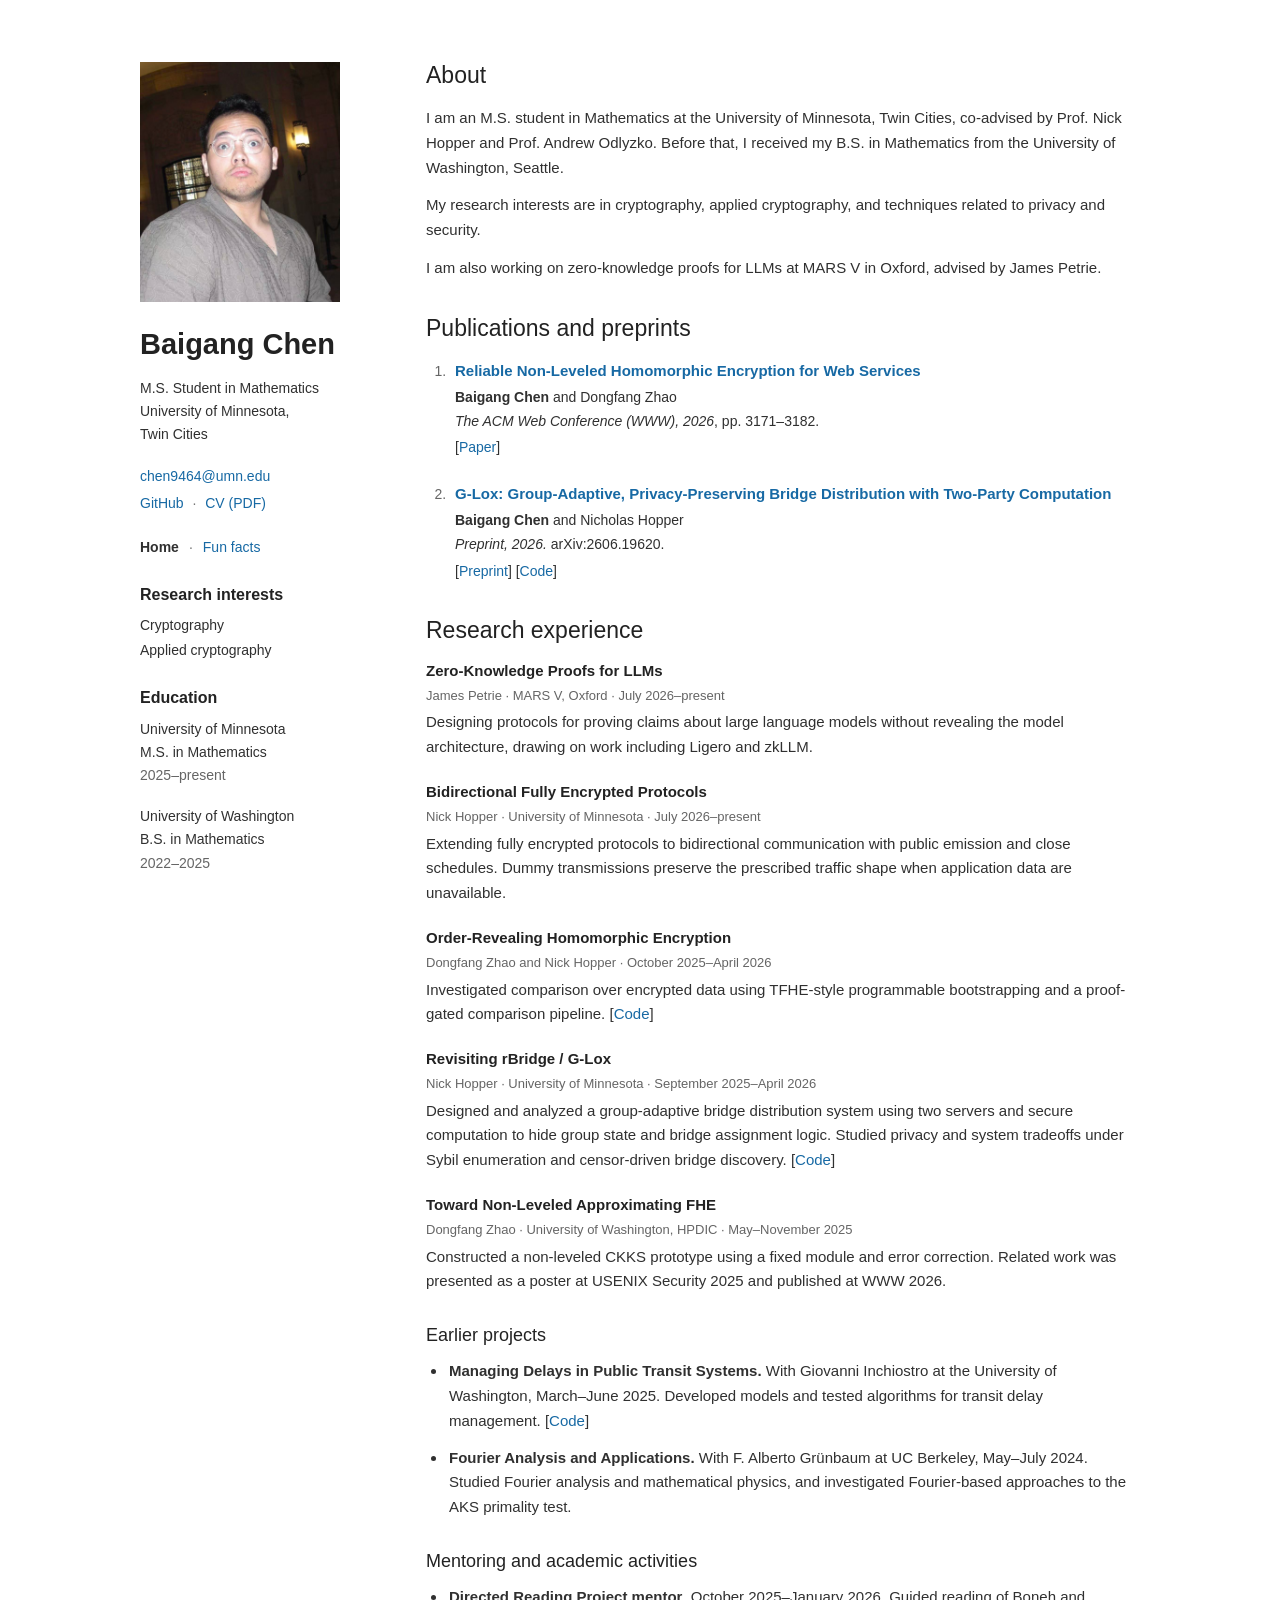
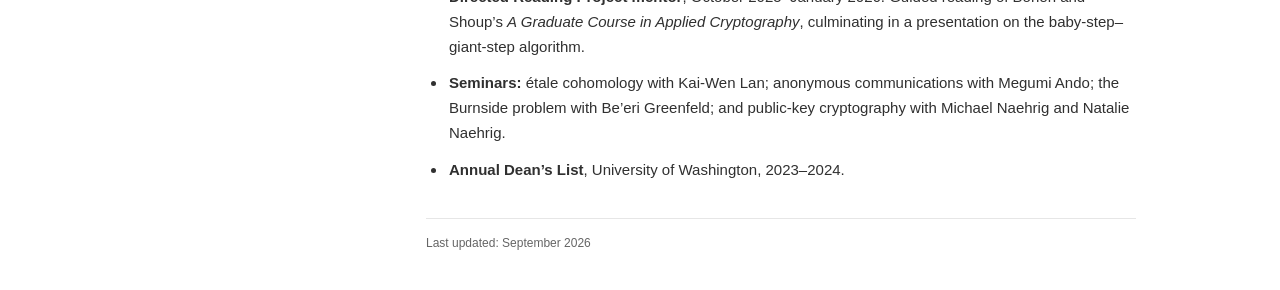
==== index.html @ 22e71ed5 "Add Baigang Chen's academic website, latest CV, and photo gallery" ====
<!doctype html>
<html lang="en">
<head>
  <meta charset="utf-8">
  <meta name="viewport" content="width=device-width, initial-scale=1">
  <meta name="theme-color" content="#ffffff">
  <meta name="description" content="Baigang Chen, M.S. student in Mathematics at the University of Minnesota. Research in cryptography, applied cryptography, and techniques related to privacy and security.">
  <meta property="og:title" content="Baigang Chen">
  <meta property="og:description" content="Mathematics and cryptography at the University of Minnesota. Publications, research, and academic background.">
  <meta property="og:type" content="website">
  <meta property="og:url" content="https://baigang0000.github.io/website_baigang/">
  <title>Baigang Chen</title>
  <link rel="icon" href="./favicon.svg" type="image/svg+xml">
  <link rel="stylesheet" href="./styles.css">
</head>
<body>
  <a class="skip-link" href="#main">Skip to content</a>
  <div class="page">
    <aside class="profile" aria-label="Profile and contact information">
      <div class="portrait-frame"><img class="portrait" src="./portrait.jpg" alt="Baigang Chen" width="1368" height="1824"></div>
      <h1>Baigang Chen</h1>
      <p class="affiliation">M.S. Student in Mathematics<br>University of Minnesota,<br>Twin Cities</p>
      <p class="contact"><a href="mailto:chen9464@umn.edu">chen9464@umn.edu</a><br><a href="https://github.com/Baigang0000">GitHub</a> <span aria-hidden="true">·</span> <a href="./Baigang_Chen_CV.pdf?v=ea0621231372">CV (PDF)</a></p>

      <nav class="page-nav" aria-label="Site navigation"><a href="./" aria-current="page">Home</a><span aria-hidden="true">·</span><a href="./fun-facts.html">Fun facts</a></nav>

      <h2>Research interests</h2>
      <ul class="sidebar-list">
        <li>Cryptography</li>
        <li>Applied cryptography</li>
      </ul>

      <h2>Education</h2>
      <div class="education">
        <p><strong>University of Minnesota</strong><br>M.S. in Mathematics<br><span class="muted">2025–present</span></p>
        <p><strong>University of Washington</strong><br>B.S. in Mathematics<br><span class="muted">2022–2025</span></p>
      </div>
    </aside>

    <main id="main">
      <section id="about" aria-labelledby="about-title">
        <h2 id="about-title">About</h2>
        <p>I am an M.S. student in Mathematics at the University of Minnesota, Twin Cities, co-advised by Prof. Nick Hopper and Prof. Andrew Odlyzko. Before that, I received my B.S. in Mathematics from the University of Washington, Seattle.</p>
        <p>My research interests are in cryptography, applied cryptography, and techniques related to privacy and security.</p>
        <p>I am also working on zero-knowledge proofs for LLMs at MARS V in Oxford, advised by James Petrie.</p>
      </section>

      <section id="publications" aria-labelledby="publications-title">
        <h2 id="publications-title">Publications and preprints</h2>
        <ol class="publications">
          <li>
            <h3><a href="https://doi.org/10.1145/3774904.3792476">Reliable Non-Leveled Homomorphic Encryption for Web Services</a></h3>
            <p><strong>Baigang Chen</strong> and Dongfang Zhao</p>
            <p><em>The ACM Web Conference (WWW), 2026</em>, pp. 3171–3182.</p>
            <p class="paper-links">[<a href="https://doi.org/10.1145/3774904.3792476">Paper</a>]</p>
          </li>
          <li>
            <h3><a href="https://arxiv.org/abs/2606.19620">G-Lox: Group-Adaptive, Privacy-Preserving Bridge Distribution with Two-Party Computation</a></h3>
            <p><strong>Baigang Chen</strong> and Nicholas Hopper</p>
            <p><em>Preprint, 2026.</em> arXiv:2606.19620.</p>
            <p class="paper-links">[<a href="https://arxiv.org/abs/2606.19620">Preprint</a>] [<a href="https://github.com/Baigang0000/G-lox">Code</a>]</p>
          </li>
        </ol>
      </section>

      <section id="research" aria-labelledby="research-title">
        <h2 id="research-title">Research experience</h2>
        <div class="research-item">
          <h3>Zero-Knowledge Proofs for LLMs</h3>
          <p class="meta">James Petrie · MARS V, Oxford · July 2026–present</p>
          <p>Designing protocols for proving claims about large language models without revealing the model architecture, drawing on work including Ligero and zkLLM.</p>
        </div>
        <div class="research-item">
          <h3>Bidirectional Fully Encrypted Protocols</h3>
          <p class="meta">Nick Hopper · University of Minnesota · July 2026–present</p>
          <p>Extending fully encrypted protocols to bidirectional communication with public emission and close schedules. Dummy transmissions preserve the prescribed traffic shape when application data are unavailable.</p>
        </div>
        <div class="research-item">
          <h3>Order-Revealing Homomorphic Encryption</h3>
          <p class="meta">Dongfang Zhao and Nick Hopper · October 2025–April 2026</p>
          <p>Investigated comparison over encrypted data using TFHE-style programmable bootstrapping and a proof-gated comparison pipeline. [<a href="https://github.com/Baigang0000/Order_reveal_FHE">Code</a>]</p>
        </div>
        <div class="research-item">
          <h3>Revisiting rBridge / G-Lox</h3>
          <p class="meta">Nick Hopper · University of Minnesota · September 2025–April 2026</p>
          <p>Designed and analyzed a group-adaptive bridge distribution system using two servers and secure computation to hide group state and bridge assignment logic. Studied privacy and system tradeoffs under Sybil enumeration and censor-driven bridge discovery. [<a href="https://github.com/Baigang0000/G-lox">Code</a>]</p>
        </div>
        <div class="research-item">
          <h3>Toward Non-Leveled Approximating FHE</h3>
          <p class="meta">Dongfang Zhao · University of Washington, HPDIC · May–November 2025</p>
          <p>Constructed a non-leveled CKKS prototype using a fixed module and error correction. Related work was presented as a poster at USENIX Security 2025 and published at WWW 2026.</p>
        </div>

        <h3 class="subheading">Earlier projects</h3>
        <ul class="activities">
          <li><strong>Managing Delays in Public Transit Systems.</strong> With Giovanni Inchiostro at the University of Washington, March–June 2025. Developed models and tested algorithms for transit delay management. [<a href="https://github.com/Inc-G/Public-transportation">Code</a>]</li>
          <li><strong>Fourier Analysis and Applications.</strong> With F. Alberto Grünbaum at UC Berkeley, May–July 2024. Studied Fourier analysis and mathematical physics, and investigated Fourier-based approaches to the AKS primality test.</li>
        </ul>

        <h3 class="subheading">Mentoring and academic activities</h3>
        <ul class="activities">
          <li><strong>Directed Reading Project mentor</strong>, October 2025–January 2026. Guided reading of Boneh and Shoup’s <em>A Graduate Course in Applied Cryptography</em>, culminating in a presentation on the baby-step–giant-step algorithm.</li>
          <li><strong>Seminars:</strong> étale cohomology with Kai-Wen Lan; anonymous communications with Megumi Ando; the Burnside problem with Be’eri Greenfeld; and public-key cryptography with Michael Naehrig and Natalie Naehrig.</li>
          <li><strong>Annual Dean’s List</strong>, University of Washington, 2023–2024.</li>
        </ul>
      </section>
      <footer>Last updated: September 2026</footer>
    </main>
  </div>
</body>
</html>
---- styles.css ----
:root { color-scheme: light; --text: #303030; --muted: #656565; --link: #1769a4; }
* { box-sizing: border-box; }
body { margin: 0; background: #fff; color: var(--text); font-family: Arial, Helvetica, sans-serif; font-size: 15px; line-height: 1.65; }
a { color: var(--link); text-decoration: none; }
a:hover { text-decoration: underline; }
a:focus-visible { outline: 2px solid var(--link); outline-offset: 3px; }
p { margin: 0 0 13px; }
h1, h2, h3 { color: #222; line-height: 1.35; }
.page { display: grid; grid-template-columns: 220px minmax(0, 710px); gap: 66px; width: min(1000px, calc(100% - 80px)); margin: 60px auto 36px; }
.profile { font-size: 14px; padding-top: 2px; }
.profile h1 { margin: 0 0 13px; font-size: 29px; font-weight: 600; }
.affiliation { line-height: 1.65; margin-bottom: 17px; }
.contact { line-height: 1.9; margin-bottom: 29px; }
.contact span { padding: 0 5px; color: #777; }
.page-nav { display: flex; align-items: center; flex-wrap: wrap; gap: 10px; margin: -10px 0 25px; }
.page-nav span { color: #777; }
.page-nav [aria-current="page"] { color: var(--text); font-weight: 600; }
.profile h2 { font-size: 16px; font-weight: 600; margin: 25px 0 9px; }
.sidebar-list { list-style: none; padding: 0; margin: 0; }
.sidebar-list li { margin: 2px 0; }
.education p { margin-bottom: 18px; }
.education strong { font-weight: 500; }
.muted { color: var(--muted); }
.portrait-frame { width: 200px; height: 240px; overflow: hidden; margin-bottom: 23px; }
.portrait { display: block; width: 100%; height: 100%; object-fit: cover; object-position: 50% 40%; transform: scale(1.6); transform-origin: 50% 40%; }
section { margin-bottom: 32px; scroll-margin-top: 25px; }
section > h2 { font-size: 23px; font-weight: 500; margin: 0 0 15px; }
.publications { margin: 0; padding-left: 24px; }
.publications li { padding-left: 5px; margin-bottom: 23px; }
.publications li::marker { color: #666; font-size: 14px; }
.publications h3 { font-size: 15px; font-weight: 600; margin: 0 0 4px; line-height: 1.55; }
.publications p { font-size: 14px; margin: 1px 0; line-height: 1.65; }
.publications strong { font-weight: 600; }
.paper-links { padding-top: 2px; }
.research-item { margin-bottom: 22px; }
.research-item h3 { font-size: 15px; font-weight: 600; margin: 0 0 3px; }
.research-item p { margin: 4px 0; }
.research-item .meta { color: var(--muted); font-size: 13px; }
.subheading { font-size: 18px; font-weight: 500; margin: 29px 0 12px; }
.activities { padding-left: 21px; margin: 0; }
.activities li { padding-left: 2px; margin-bottom: 12px; }
.activities strong { font-weight: 600; }
footer { border-top: 1px solid #e6e6e6; margin-top: 36px; padding-top: 15px; color: var(--muted); font-size: 12px; }
.skip-link { position: absolute; left: 15px; top: -60px; padding: 8px 14px; background: white; border: 1px solid var(--link); }
.skip-link:focus { top: 10px; }
.photo-grid { display: grid; grid-template-columns: repeat(2, minmax(0, 1fr)); align-items: start; gap: 20px; }
.photo-grid figure { margin: 0; min-width: 0; }
.photo-grid a { display: block; }
.photo-grid img { display: block; width: 100%; height: auto; }
.photo-note { color: var(--muted); font-size: 13px; }
.fun-facts-title { font-size: 23px; font-weight: 500; margin: 0 0 15px; }
.fun-facts-page .profile-name { margin: 0 0 13px; font-size: 29px; font-weight: 600; line-height: 1.35; color: #222; }
@media (max-width: 900px) {
  .page { grid-template-columns: 200px minmax(0, 1fr); gap: 40px; width: calc(100% - 60px); margin-top: 45px; }
  .profile h1 { font-size: 26px; }
  .fun-facts-page .profile-name { font-size: 26px; }
}
@media (max-width: 680px) {
  .page { display: block; width: calc(100% - 40px); max-width: 520px; margin-top: 30px; }
  .profile { padding: 0 0 25px; margin-bottom: 29px; border-bottom: 1px solid #e6e6e6; }
  .profile h1 { font-size: 29px; }
  .profile h2 { margin-top: 22px; }
  .contact { margin-bottom: 0; }
  .page-nav { margin: 12px 0 0; }
  .education { display: flex; gap: 23px; flex-wrap: wrap; }
  .education p { margin-bottom: 0; }
  section > h2 { font-size: 22px; }
  .publications { padding-left: 21px; }
  .publications li { padding-left: 3px; }
  .portrait-frame { width: 180px; height: 215px; }
  .fun-facts-page .profile-name { font-size: 29px; }
  .fun-facts-page .profile { display: grid; grid-template-columns: 100px minmax(0, 1fr); column-gap: 20px; }
  .fun-facts-page .portrait-frame { grid-column: 1; grid-row: 1 / span 4; width: 100px; height: 120px; margin: 0; }
  .fun-facts-page .profile-name, .fun-facts-page .affiliation, .fun-facts-page .contact, .fun-facts-page .page-nav { grid-column: 2; }
  .fun-facts-page .profile h2, .fun-facts-page .sidebar-list, .fun-facts-page .education { display: none; }
}
@media (max-width: 420px) {
  .photo-grid { grid-template-columns: 1fr; gap: 16px; }
  .fun-facts-page .profile-name { font-size: 24px; }
  .fun-facts-page .profile { grid-template-columns: 80px minmax(0, 1fr); column-gap: 15px; }
  .fun-facts-page .portrait-frame { width: 80px; height: 100px; }
}
@media print {
  .page { width: 100%; margin: 0; grid-template-columns: 180px minmax(0, 1fr); gap: 30px; }
  body { font-size: 10pt; }
  a { color: inherit; }
  .publications li, .research-item { break-inside: avoid; }
  footer, .skip-link { display: none; }
}
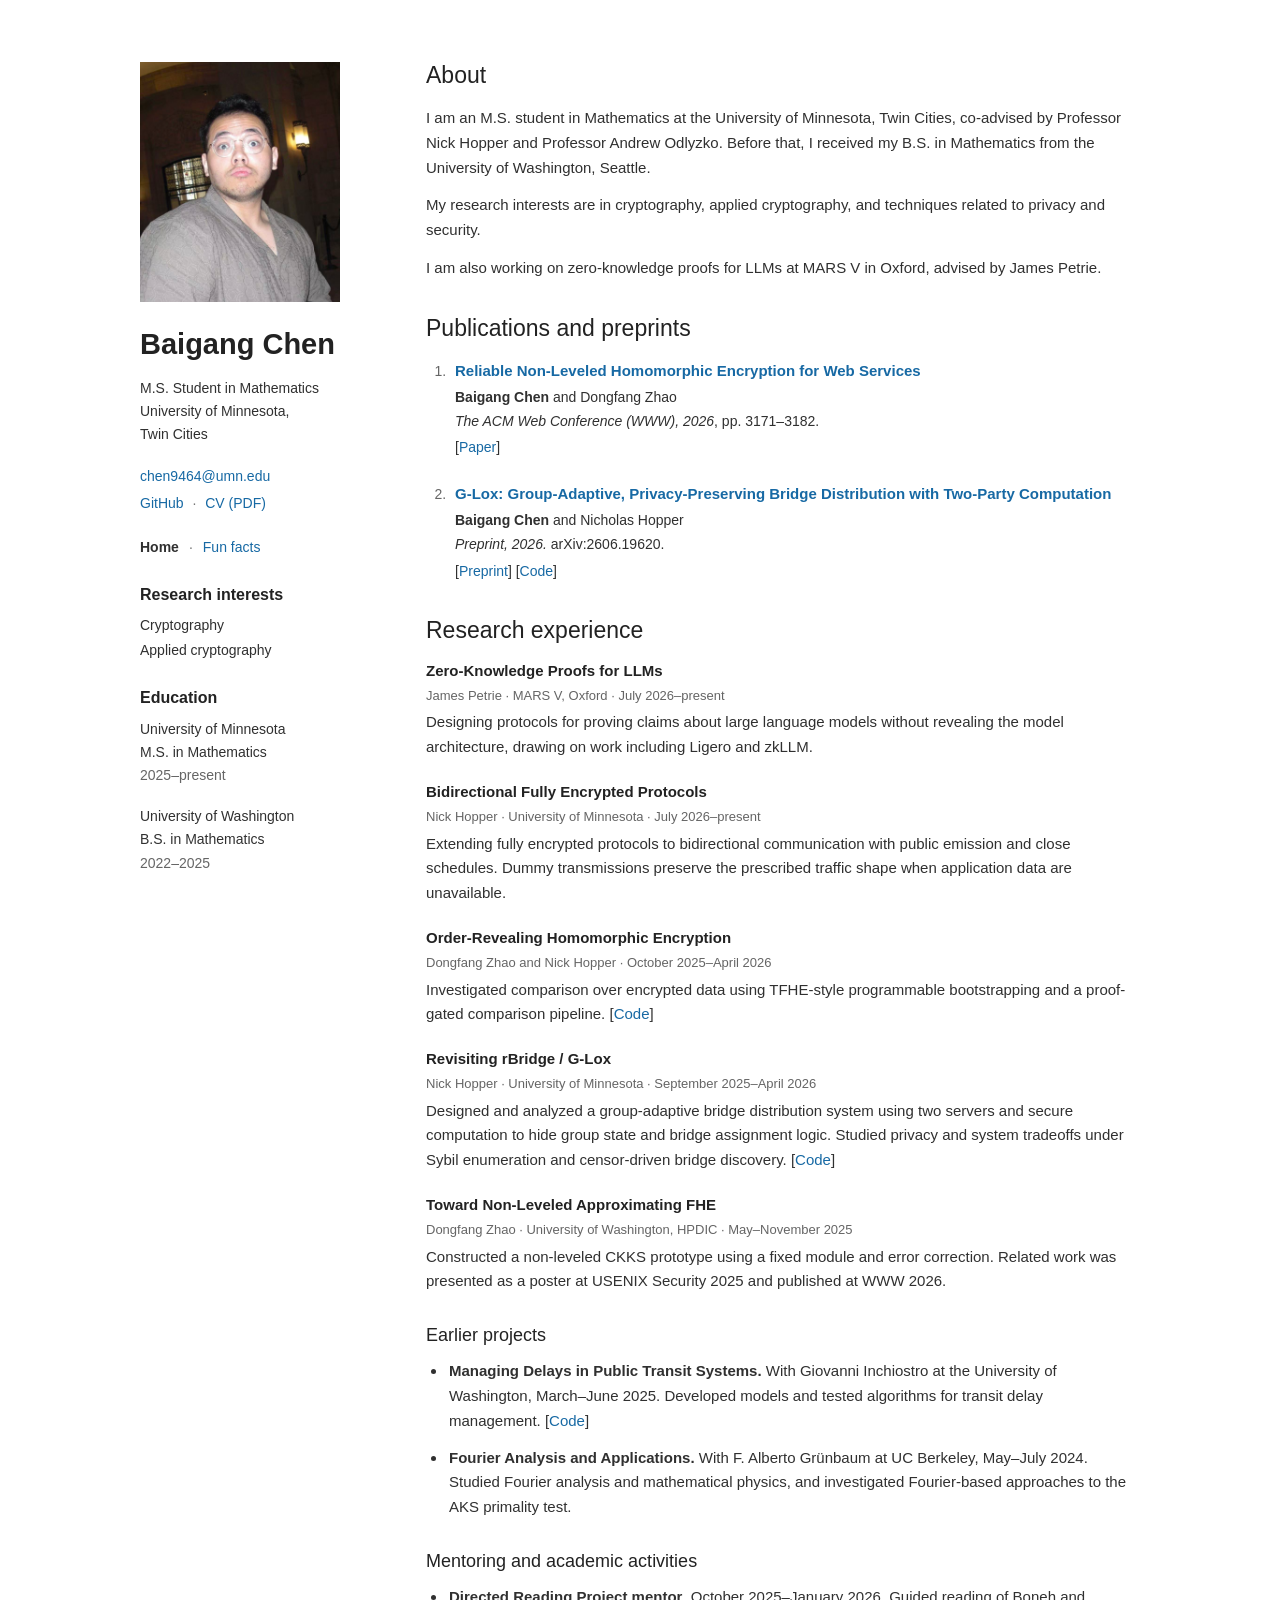
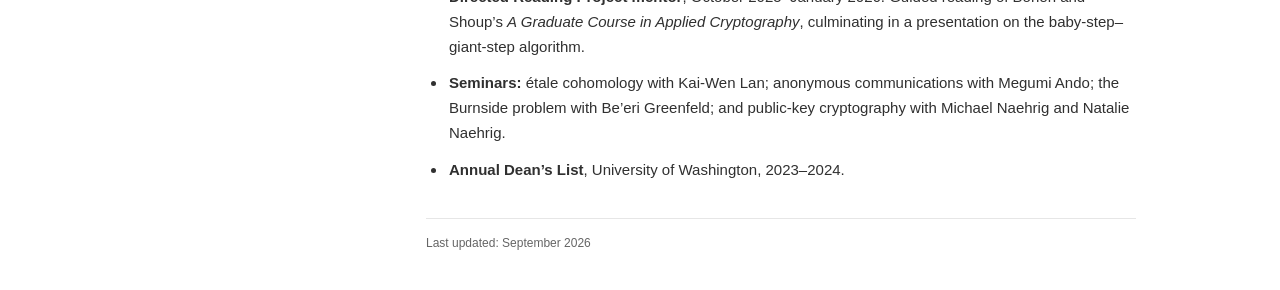
==== commit df1d7e99: "Spell out Professor in advisor titles" ====
--- a/index.html
+++ b/index.html
@@ -40,7 +40,7 @@
     <main id="main">
       <section id="about" aria-labelledby="about-title">
         <h2 id="about-title">About</h2>
-        <p>I am an M.S. student in Mathematics at the University of Minnesota, Twin Cities, co-advised by Prof. Nick Hopper and Prof. Andrew Odlyzko. Before that, I received my B.S. in Mathematics from the University of Washington, Seattle.</p>
+        <p>I am an M.S. student in Mathematics at the University of Minnesota, Twin Cities, co-advised by Professor Nick Hopper and Professor Andrew Odlyzko. Before that, I received my B.S. in Mathematics from the University of Washington, Seattle.</p>
         <p>My research interests are in cryptography, applied cryptography, and techniques related to privacy and security.</p>
         <p>I am also working on zero-knowledge proofs for LLMs at MARS V in Oxford, advised by James Petrie.</p>
       </section>
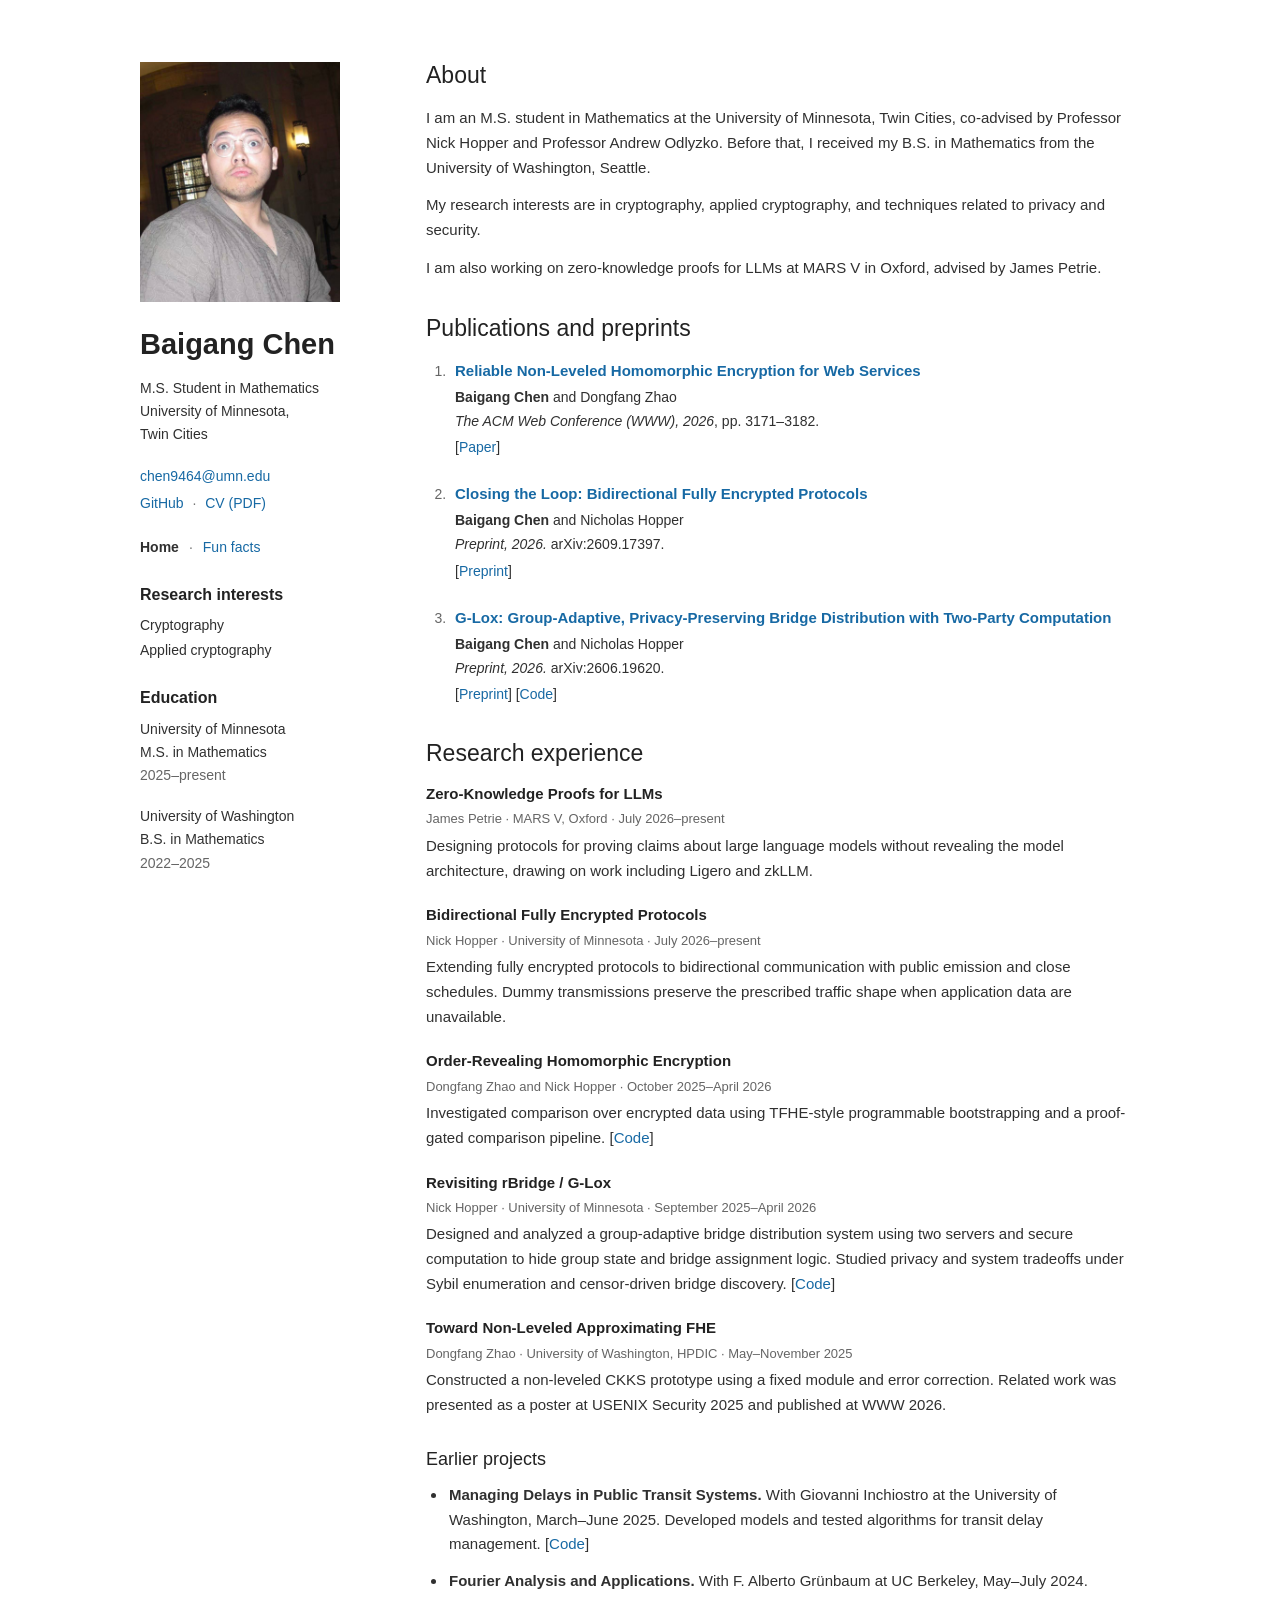
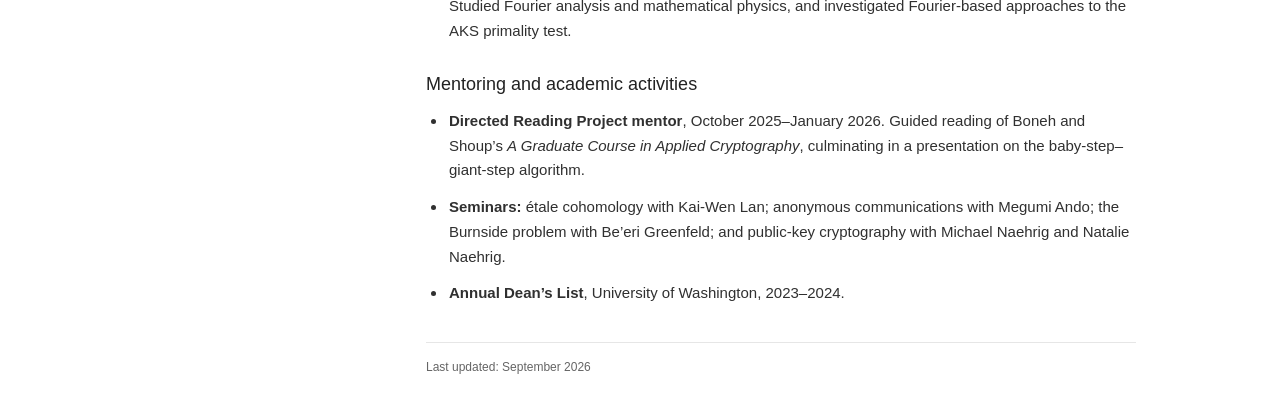
==== commit 51a8b031: "Add Closing the Loop preprint to publications" ====
--- a/index.html
+++ b/index.html
@@ -55,6 +55,12 @@
             <p class="paper-links">[<a href="https://doi.org/10.1145/3774904.3792476">Paper</a>]</p>
           </li>
           <li>
+            <h3><a href="https://arxiv.org/abs/2609.17397">Closing the Loop: Bidirectional Fully Encrypted Protocols</a></h3>
+            <p><strong>Baigang Chen</strong> and Nicholas Hopper</p>
+            <p><em>Preprint, 2026.</em> arXiv:2609.17397.</p>
+            <p class="paper-links">[<a href="https://arxiv.org/abs/2609.17397">Preprint</a>]</p>
+          </li>
+          <li>
             <h3><a href="https://arxiv.org/abs/2606.19620">G-Lox: Group-Adaptive, Privacy-Preserving Bridge Distribution with Two-Party Computation</a></h3>
             <p><strong>Baigang Chen</strong> and Nicholas Hopper</p>
             <p><em>Preprint, 2026.</em> arXiv:2606.19620.</p>
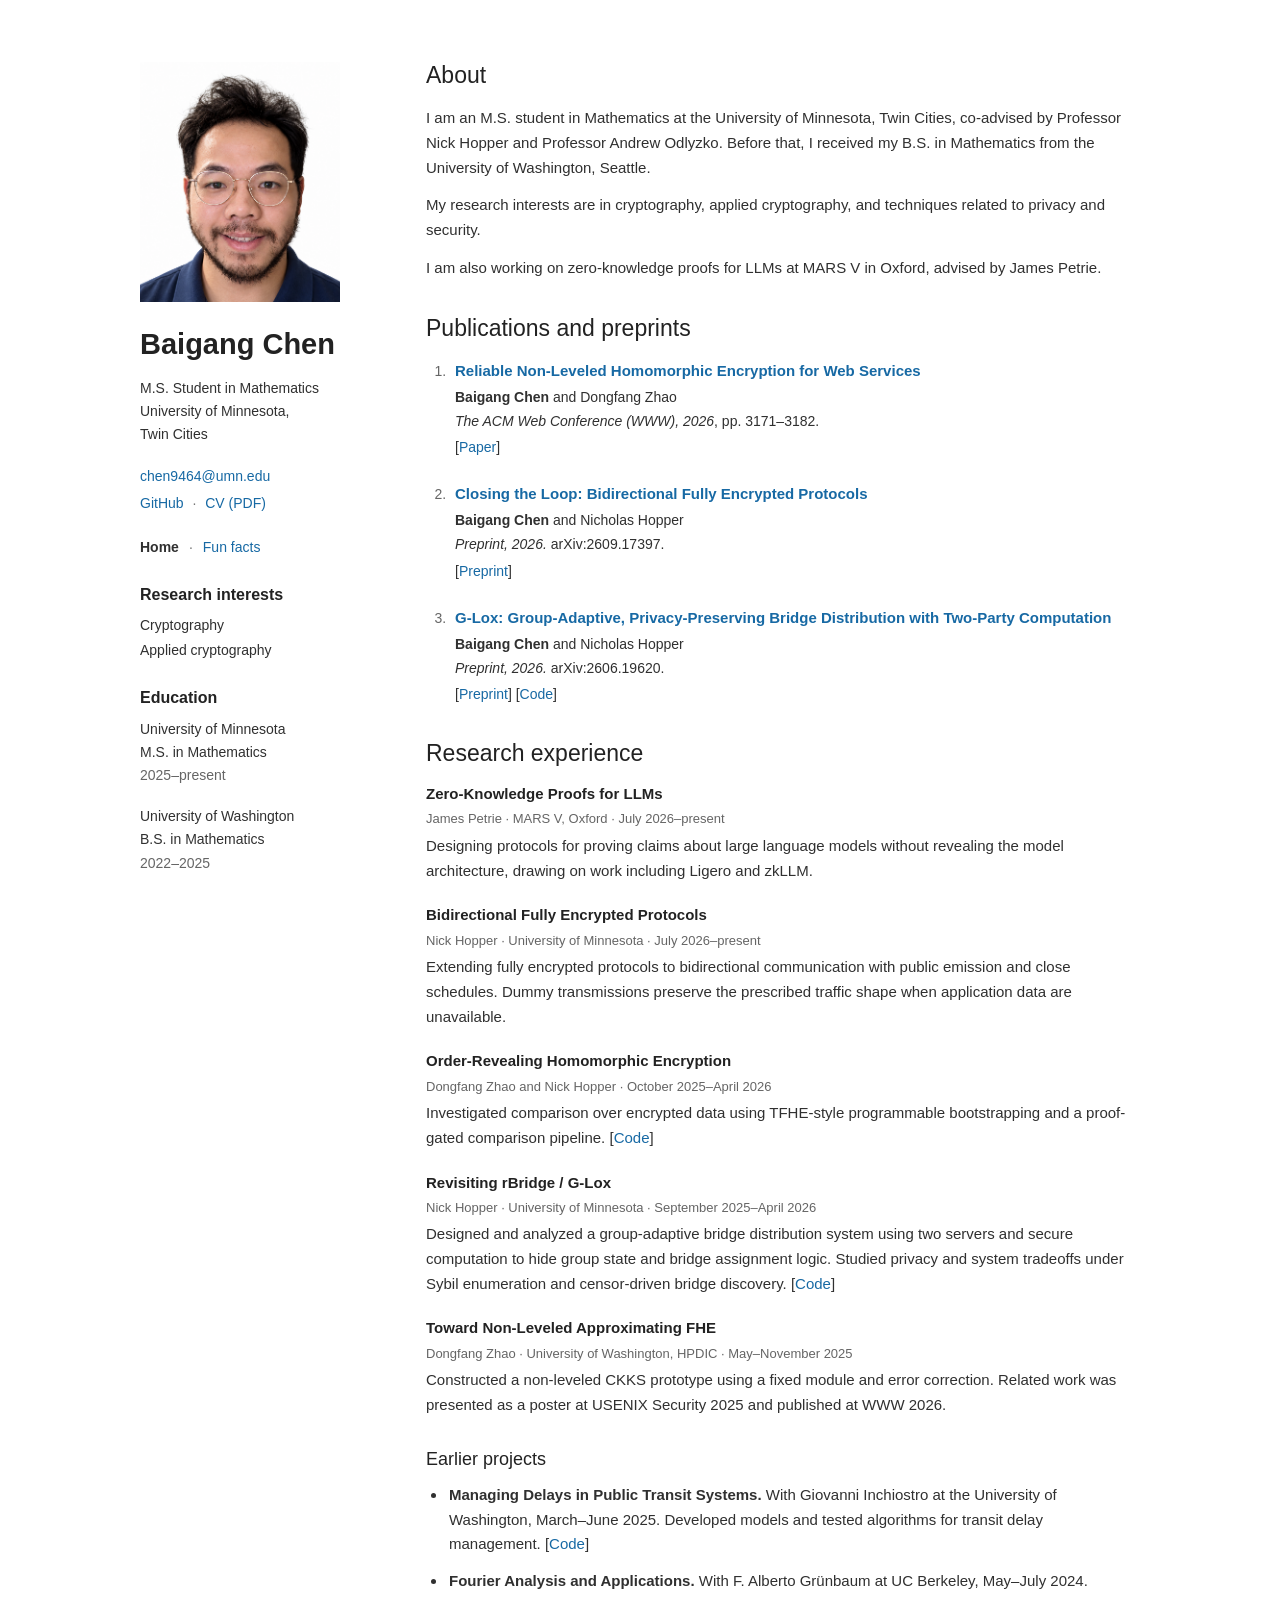
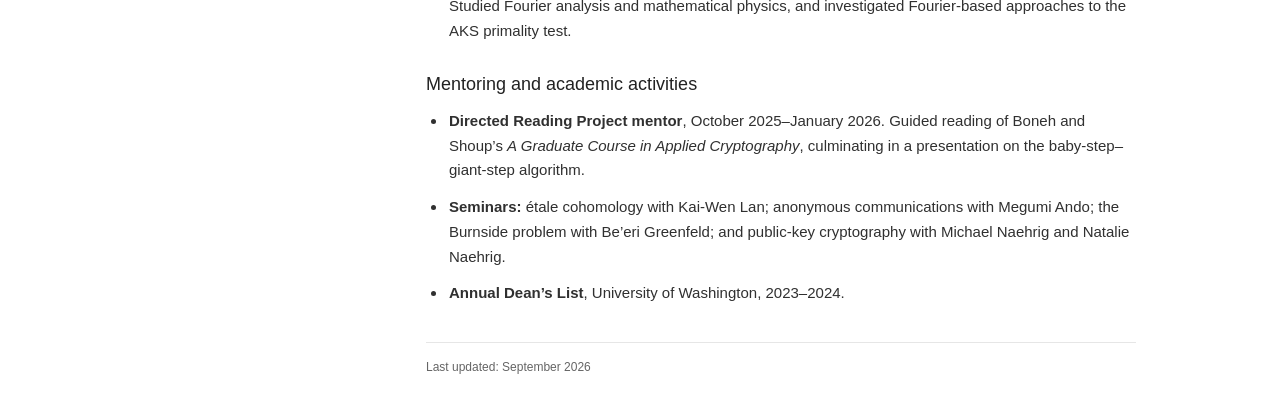
==== commit 1364308d: "Fix profile photo being cropped at the top The portrait was zoomed with transform: scale(1.6) around" ====
--- a/index.html
+++ b/index.html
@@ -17,7 +17,7 @@
   <a class="skip-link" href="#main">Skip to content</a>
   <div class="page">
     <aside class="profile" aria-label="Profile and contact information">
-      <div class="portrait-frame"><img class="portrait" src="./portrait.jpg" alt="Baigang Chen" width="1368" height="1824"></div>
+      <div class="portrait-frame"><img class="portrait" src="./portrait.jpg" alt="Baigang Chen" width="1122" height="1402"></div>
       <h1>Baigang Chen</h1>
       <p class="affiliation">M.S. Student in Mathematics<br>University of Minnesota,<br>Twin Cities</p>
       <p class="contact"><a href="mailto:chen9464@umn.edu">chen9464@umn.edu</a><br><a href="https://github.com/Baigang0000">GitHub</a> <span aria-hidden="true">·</span> <a href="./Baigang_Chen_CV.pdf?v=ea0621231372">CV (PDF)</a></p>
--- a/styles.css
+++ b/styles.css
@@ -22,7 +22,7 @@
 .education strong { font-weight: 500; }
 .muted { color: var(--muted); }
 .portrait-frame { width: 200px; height: 240px; overflow: hidden; margin-bottom: 23px; }
-.portrait { display: block; width: 100%; height: 100%; object-fit: cover; object-position: 50% 40%; transform: scale(1.6); transform-origin: 50% 40%; }
+.portrait { display: block; width: 100%; height: 100%; object-fit: cover; object-position: 50% 0%; transform: scale(1.35); transform-origin: 50% 12%; }
 section { margin-bottom: 32px; scroll-margin-top: 25px; }
 section > h2 { font-size: 23px; font-weight: 500; margin: 0 0 15px; }
 .publications { margin: 0; padding-left: 24px; }
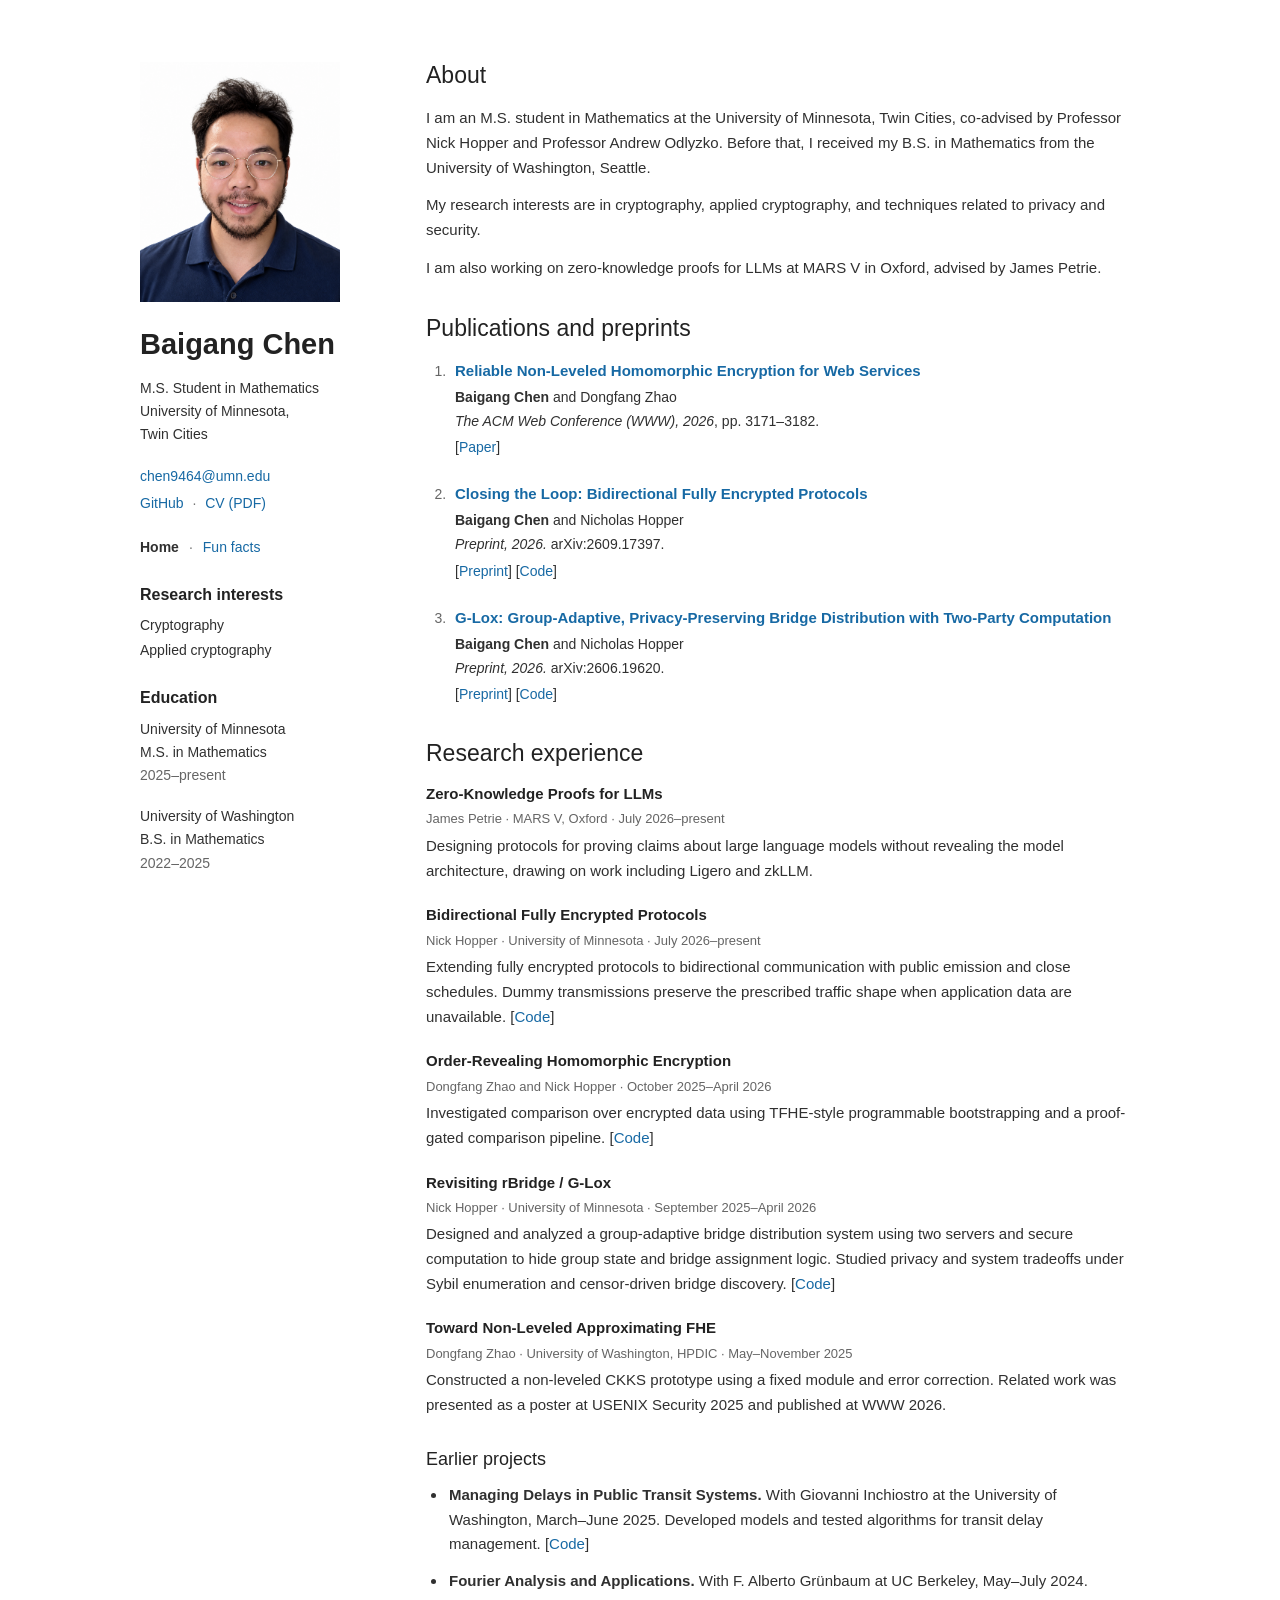
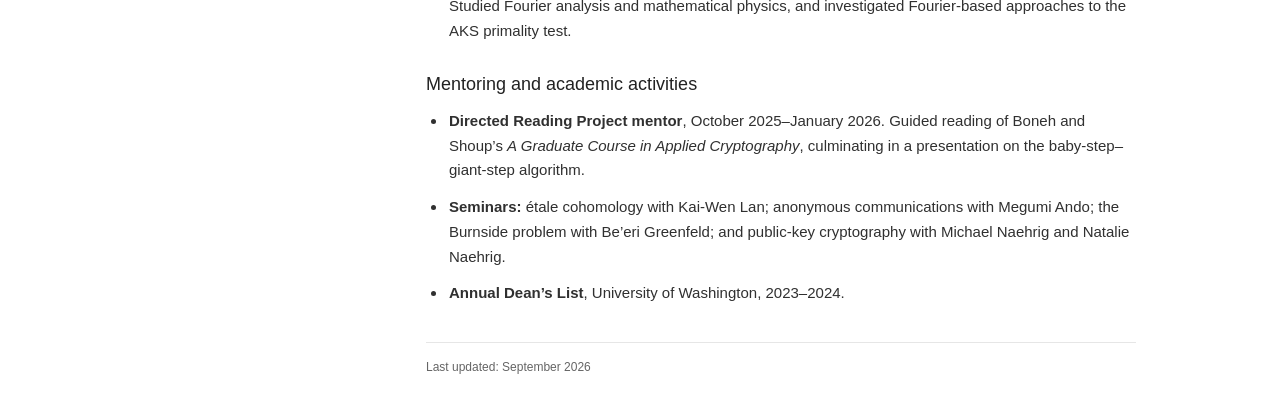
==== commit 34cee583: "Add a photo viewer, a USENIX poster photo, and the Bi-FEP code link Fun facts: clicking a photo used" ====
--- a/index.html
+++ b/index.html
@@ -58,7 +58,7 @@
             <h3><a href="https://arxiv.org/abs/2609.17397">Closing the Loop: Bidirectional Fully Encrypted Protocols</a></h3>
             <p><strong>Baigang Chen</strong> and Nicholas Hopper</p>
             <p><em>Preprint, 2026.</em> arXiv:2609.17397.</p>
-            <p class="paper-links">[<a href="https://arxiv.org/abs/2609.17397">Preprint</a>]</p>
+            <p class="paper-links">[<a href="https://arxiv.org/abs/2609.17397">Preprint</a>] [<a href="https://github.com/Baigang0000/biFep">Code</a>]</p>
           </li>
           <li>
             <h3><a href="https://arxiv.org/abs/2606.19620">G-Lox: Group-Adaptive, Privacy-Preserving Bridge Distribution with Two-Party Computation</a></h3>
@@ -79,7 +79,7 @@
         <div class="research-item">
           <h3>Bidirectional Fully Encrypted Protocols</h3>
           <p class="meta">Nick Hopper · University of Minnesota · July 2026–present</p>
-          <p>Extending fully encrypted protocols to bidirectional communication with public emission and close schedules. Dummy transmissions preserve the prescribed traffic shape when application data are unavailable.</p>
+          <p>Extending fully encrypted protocols to bidirectional communication with public emission and close schedules. Dummy transmissions preserve the prescribed traffic shape when application data are unavailable. [<a href="https://github.com/Baigang0000/biFep">Code</a>]</p>
         </div>
         <div class="research-item">
           <h3>Order-Revealing Homomorphic Encryption</h3>
--- a/styles.css
+++ b/styles.css
@@ -22,7 +22,7 @@
 .education strong { font-weight: 500; }
 .muted { color: var(--muted); }
 .portrait-frame { width: 200px; height: 240px; overflow: hidden; margin-bottom: 23px; }
-.portrait { display: block; width: 100%; height: 100%; object-fit: cover; object-position: 50% 0%; transform: scale(1.35); transform-origin: 50% 12%; }
+.portrait { display: block; width: 100%; height: 100%; object-fit: cover; object-position: 50% 0%; transform: scale(1.05); transform-origin: 50% 20%; }
 section { margin-bottom: 32px; scroll-margin-top: 25px; }
 section > h2 { font-size: 23px; font-weight: 500; margin: 0 0 15px; }
 .publications { margin: 0; padding-left: 24px; }
@@ -48,6 +48,13 @@
 .photo-grid a { display: block; }
 .photo-grid img { display: block; width: 100%; height: auto; }
 .photo-note { color: var(--muted); font-size: 13px; }
+.photo-grid figcaption { margin-top: 6px; font-size: 13px; color: var(--muted); }
+.lightbox { border: 0; padding: 0; background: transparent; max-width: 100vw; max-height: 100vh; overflow: visible; }
+.lightbox::backdrop { background: rgba(0, 0, 0, 0.85); }
+body:has(.lightbox[open]) { overflow: hidden; }
+.lightbox-img { display: block; width: auto; height: auto; max-width: calc(100vw - 32px); max-height: calc(100vh - 32px); max-height: calc(100svh - 32px); }
+.lightbox-close { position: absolute; top: 8px; right: 8px; width: 40px; height: 40px; padding: 0; border: 0; border-radius: 50%; background: rgba(0, 0, 0, 0.6); color: #fff; font-size: 28px; line-height: 40px; text-align: center; cursor: pointer; }
+.lightbox-close:hover, .lightbox-close:focus-visible { background: rgba(0, 0, 0, 0.9); outline: 2px solid #fff; }
 .fun-facts-title { font-size: 23px; font-weight: 500; margin: 0 0 15px; }
 .fun-facts-page .profile-name { margin: 0 0 13px; font-size: 29px; font-weight: 600; line-height: 1.35; color: #222; }
 @media (max-width: 900px) {
